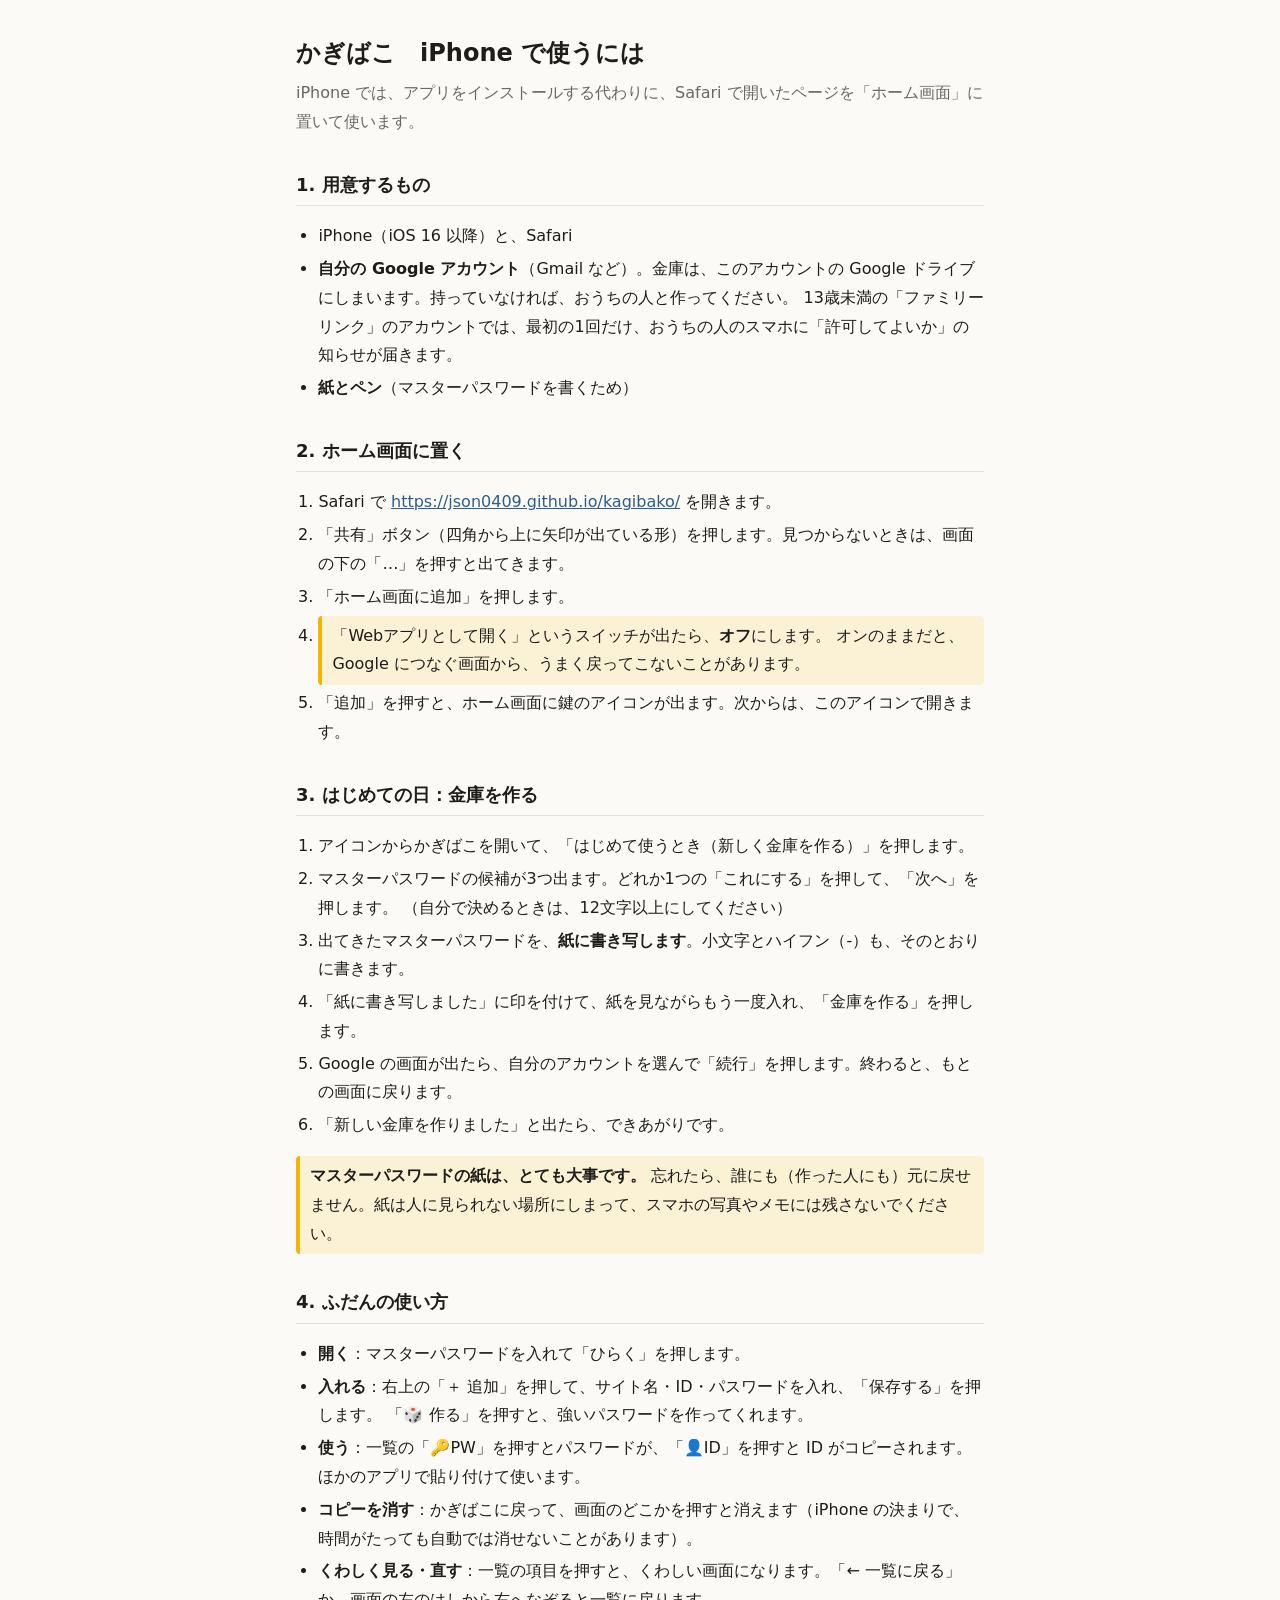
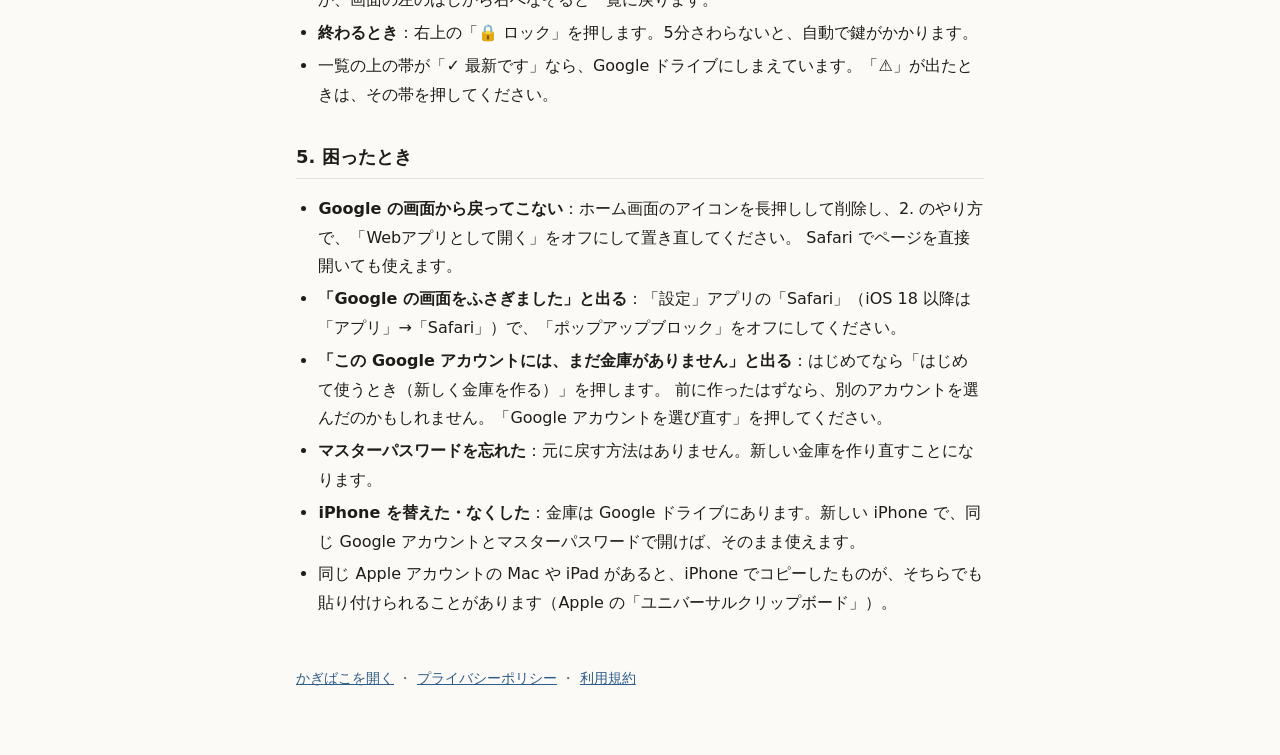
==== iphone.html @ bda1ff6d "公開 2026-11-12 16:03（iPhone 対応・改訂 R-26）" ====
<!doctype html>
<html lang="ja">
<head>
  <meta charset="utf-8">
  <meta http-equiv="Content-Security-Policy" content="default-src 'none'; script-src 'self'; style-src 'self'; img-src 'self'; base-uri 'none'; form-action 'none'">
  <meta name="viewport" content="width=device-width, initial-scale=1">
  <meta name="format-detection" content="telephone=no, date=no, address=no, email=no">
  <title>かぎばこ iPhone で使うには</title>
  <script src="guard.js"></script>
  <link rel="icon" type="image/png" sizes="32x32" href="icon-32.png">
  <link rel="icon" type="image/png" sizes="192x192" href="icon-192.png">
  <link rel="apple-touch-icon" href="apple-touch-icon.png">
  <link rel="stylesheet" href="page.css">
</head>
<body>
  <main>
    <h1>かぎばこ　iPhone で使うには</h1>
    <p class="sub">iPhone では、アプリをインストールする代わりに、Safari で開いたページを「ホーム画面」に置いて使います。</p>

    <h2>1. 用意するもの</h2>
    <ul>
      <li>iPhone（iOS 16 以降）と、Safari</li>
      <li><strong>自分の Google アカウント</strong>（Gmail など）。金庫は、このアカウントの Google ドライブにしまいます。持っていなければ、おうちの人と作ってください。
        13歳未満の「ファミリーリンク」のアカウントでは、最初の1回だけ、おうちの人のスマホに「許可してよいか」の知らせが届きます。</li>
      <li><strong>紙とペン</strong>（マスターパスワードを書くため）</li>
    </ul>

    <h2>2. ホーム画面に置く</h2>
    <ol>
      <li>Safari で <a href="./">https://json0409.github.io/kagibako/</a> を開きます。</li>
      <li>「共有」ボタン（四角から上に矢印が出ている形）を押します。見つからないときは、画面の下の「…」を押すと出てきます。</li>
      <li>「ホーム画面に追加」を押します。</li>
      <li class="important">「Webアプリとして開く」というスイッチが出たら、<strong>オフ</strong>にします。
        オンのままだと、Google につなぐ画面から、うまく戻ってこないことがあります。</li>
      <li>「追加」を押すと、ホーム画面に鍵のアイコンが出ます。次からは、このアイコンで開きます。</li>
    </ol>

    <h2>3. はじめての日：金庫を作る</h2>
    <ol>
      <li>アイコンからかぎばこを開いて、「はじめて使うとき（新しく金庫を作る）」を押します。</li>
      <li>マスターパスワードの候補が3つ出ます。どれか1つの「これにする」を押して、「次へ」を押します。
        （自分で決めるときは、12文字以上にしてください）</li>
      <li>出てきたマスターパスワードを、<strong>紙に書き写します</strong>。小文字とハイフン（-）も、そのとおりに書きます。</li>
      <li>「紙に書き写しました」に印を付けて、紙を見ながらもう一度入れ、「金庫を作る」を押します。</li>
      <li>Google の画面が出たら、自分のアカウントを選んで「続行」を押します。終わると、もとの画面に戻ります。</li>
      <li>「新しい金庫を作りました」と出たら、できあがりです。</li>
    </ol>
    <p class="important"><strong>マスターパスワードの紙は、とても大事です。</strong>
      忘れたら、誰にも（作った人にも）元に戻せません。紙は人に見られない場所にしまって、スマホの写真やメモには残さないでください。</p>

    <h2>4. ふだんの使い方</h2>
    <ul>
      <li><strong>開く</strong>：マスターパスワードを入れて「ひらく」を押します。</li>
      <li><strong>入れる</strong>：右上の「＋ 追加」を押して、サイト名・ID・パスワードを入れ、「保存する」を押します。
        「🎲 作る」を押すと、強いパスワードを作ってくれます。</li>
      <li><strong>使う</strong>：一覧の「🔑PW」を押すとパスワードが、「👤ID」を押すと ID がコピーされます。ほかのアプリで貼り付けて使います。</li>
      <li><strong>コピーを消す</strong>：かぎばこに戻って、画面のどこかを押すと消えます（iPhone の決まりで、時間がたっても自動では消せないことがあります）。</li>
      <li><strong>くわしく見る・直す</strong>：一覧の項目を押すと、くわしい画面になります。「← 一覧に戻る」か、画面の左のはしから右へなぞると一覧に戻ります。</li>
      <li><strong>終わるとき</strong>：右上の「🔒 ロック」を押します。5分さわらないと、自動で鍵がかかります。</li>
      <li>一覧の上の帯が「✓ 最新です」なら、Google ドライブにしまえています。「⚠」が出たときは、その帯を押してください。</li>
    </ul>

    <h2>5. 困ったとき</h2>
    <ul>
      <li><strong>Google の画面から戻ってこない</strong>：ホーム画面のアイコンを長押しして削除し、2. のやり方で、「Webアプリとして開く」をオフにして置き直してください。
        Safari でページを直接開いても使えます。</li>
      <li><strong>「Google の画面をふさぎました」と出る</strong>：「設定」アプリの「Safari」（iOS 18 以降は「アプリ」→「Safari」）で、「ポップアップブロック」をオフにしてください。</li>
      <li><strong>「この Google アカウントには、まだ金庫がありません」と出る</strong>：はじめてなら「はじめて使うとき（新しく金庫を作る）」を押します。
        前に作ったはずなら、別のアカウントを選んだのかもしれません。「Google アカウントを選び直す」を押してください。</li>
      <li><strong>マスターパスワードを忘れた</strong>：元に戻す方法はありません。新しい金庫を作り直すことになります。</li>
      <li><strong>iPhone を替えた・なくした</strong>：金庫は Google ドライブにあります。新しい iPhone で、同じ Google アカウントとマスターパスワードで開けば、そのまま使えます。</li>
      <li>同じ Apple アカウントの Mac や iPad があると、iPhone でコピーしたものが、そちらでも貼り付けられることがあります（Apple の「ユニバーサルクリップボード」）。</li>
    </ul>

    <footer><a href="./">かぎばこを開く</a> ・ <a href="privacy.html">プライバシーポリシー</a> ・ <a href="terms.html">利用規約</a></footer>
  </main>
</body>
</html>
---- page.css ----
/* かぎばこ — 説明のページ（トップ・プライバシーポリシー・利用規約）の見た目 */
:root {
  color-scheme: light dark;
  --bg: #fbfaf7;
  --fg: #1f1d1a;
  --muted: #6b6760;
  --line: #e4e0d8;
  --accent: #2f5d8a;
}
@media (prefers-color-scheme: dark) {
  :root {
    --bg: #171614;
    --fg: #ece9e3;
    --muted: #a39e95;
    --line: #34312c;
    --accent: #8cb6e0;
  }
}
* { box-sizing: border-box; }
body {
  margin: 0;
  background: var(--bg);
  color: var(--fg);
  font: 16px/1.8 system-ui, -apple-system, "Segoe UI", "Hiragino Sans", "Yu Gothic UI", "Meiryo", sans-serif;
}
main { max-width: 720px; margin: 0 auto; padding: 32px 16px 64px; }
h1 { font-size: 24px; margin: 0 0 4px; }
h2 { font-size: 18px; margin: 32px 0 8px; padding-bottom: 4px; border-bottom: 1px solid var(--line); }
.sub { color: var(--muted); margin: 0 0 24px; }
a { color: var(--accent); }
ul, ol { padding-left: 1.4em; }
li { margin: 4px 0; }
/* 説明のページの「ここは大事」（iphone.html） */
.important { background: rgba(245, 180, 0, .14); border-left: 4px solid #f5b400; padding: 6px 10px; border-radius: 4px; }
code { font-size: 0.92em; }
footer { margin-top: 48px; color: var(--muted); font-size: 14px; }
button {
  font: inherit;
  padding: 10px 18px;
  border-radius: 8px;
  border: 0;
  background: var(--accent);
  color: #fff;
  cursor: pointer;
}
button:disabled { opacity: .6; cursor: default; }
input[type=text] { font: inherit; padding: 6px 8px; max-width: 100%; }
.verdict { font-weight: 700; min-height: 1.6em; }
.verdict.ok, .log .ok { color: #1b7f3a; }
.verdict.ng, .log .ng { color: #c62828; }
@media (prefers-color-scheme: dark) {
  .verdict.ok, .log .ok { color: #5cc27e; }
  .verdict.ng, .log .ng { color: #ff7a72; }
}
.log { font-size: 14px; padding-left: 1.2em; }
.log li { margin: 2px 0; word-break: break-all; }
.en { color: var(--muted); font-size: 14px; }
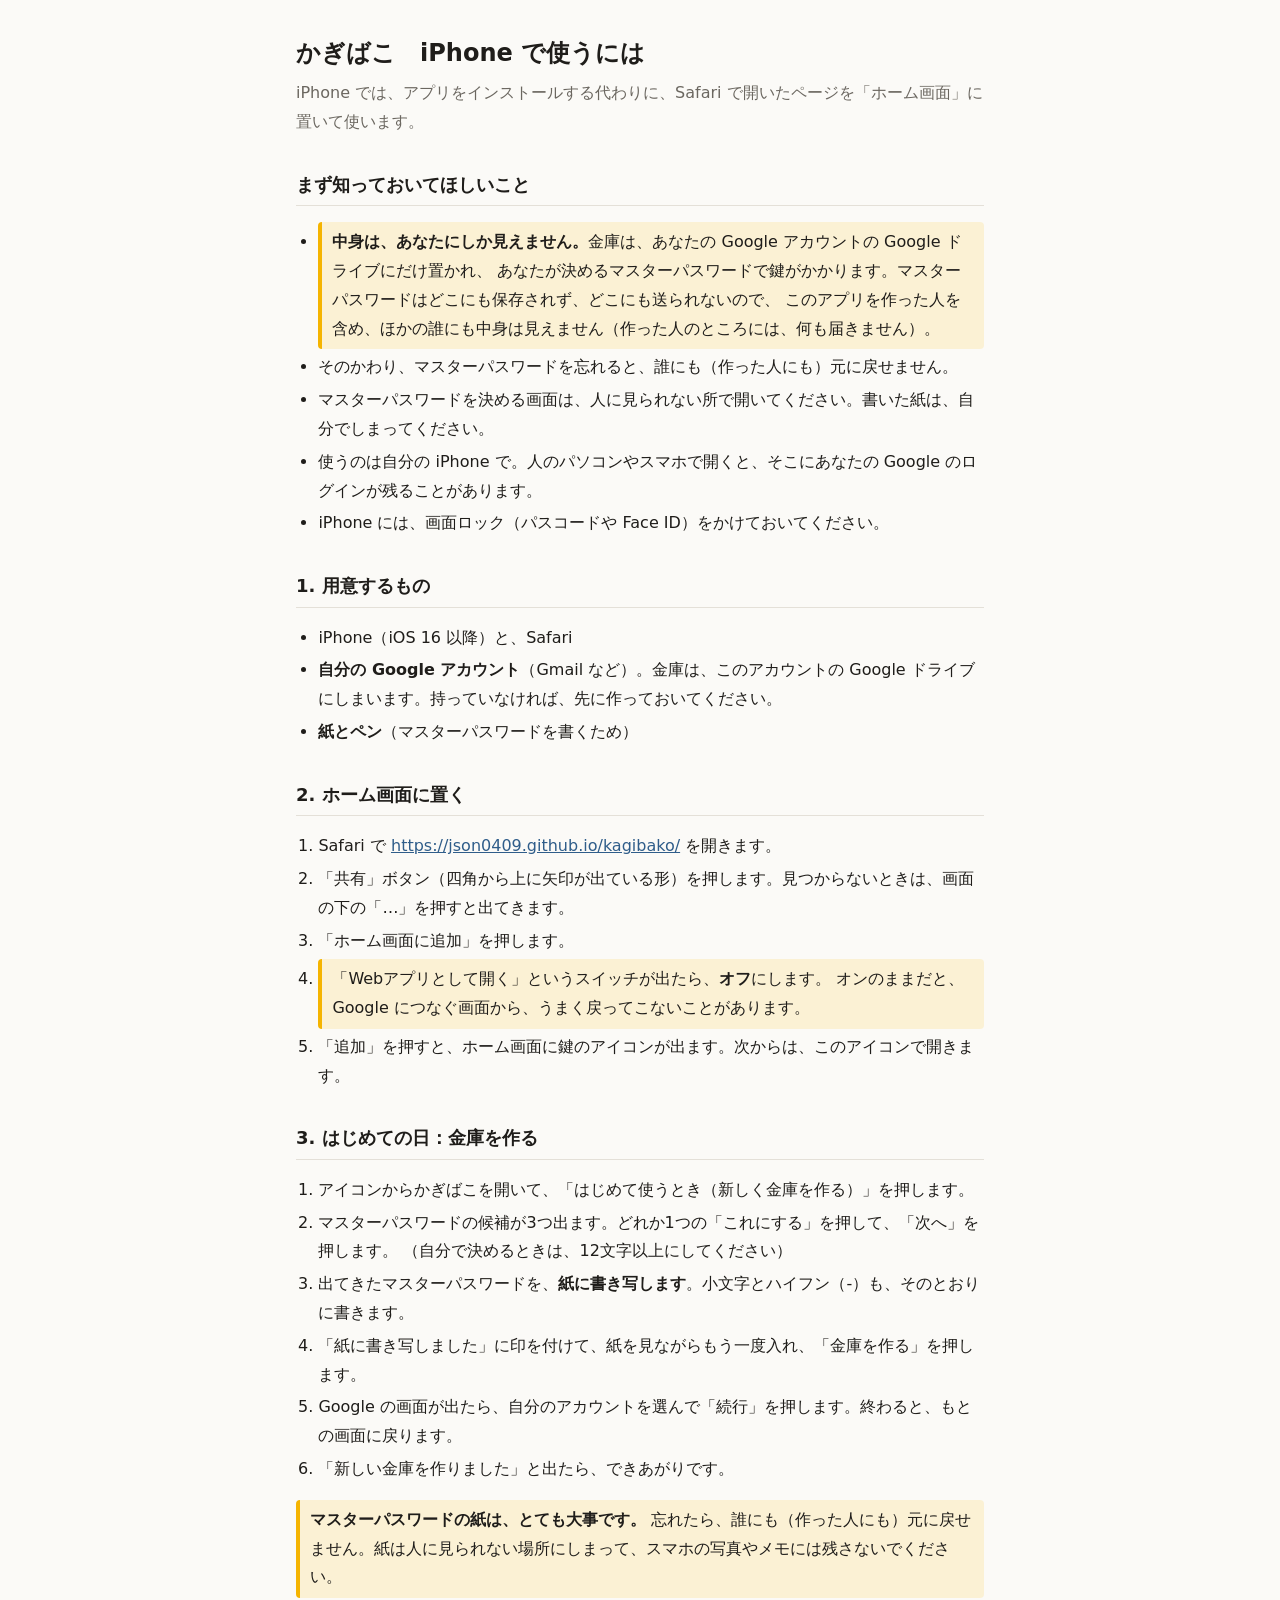
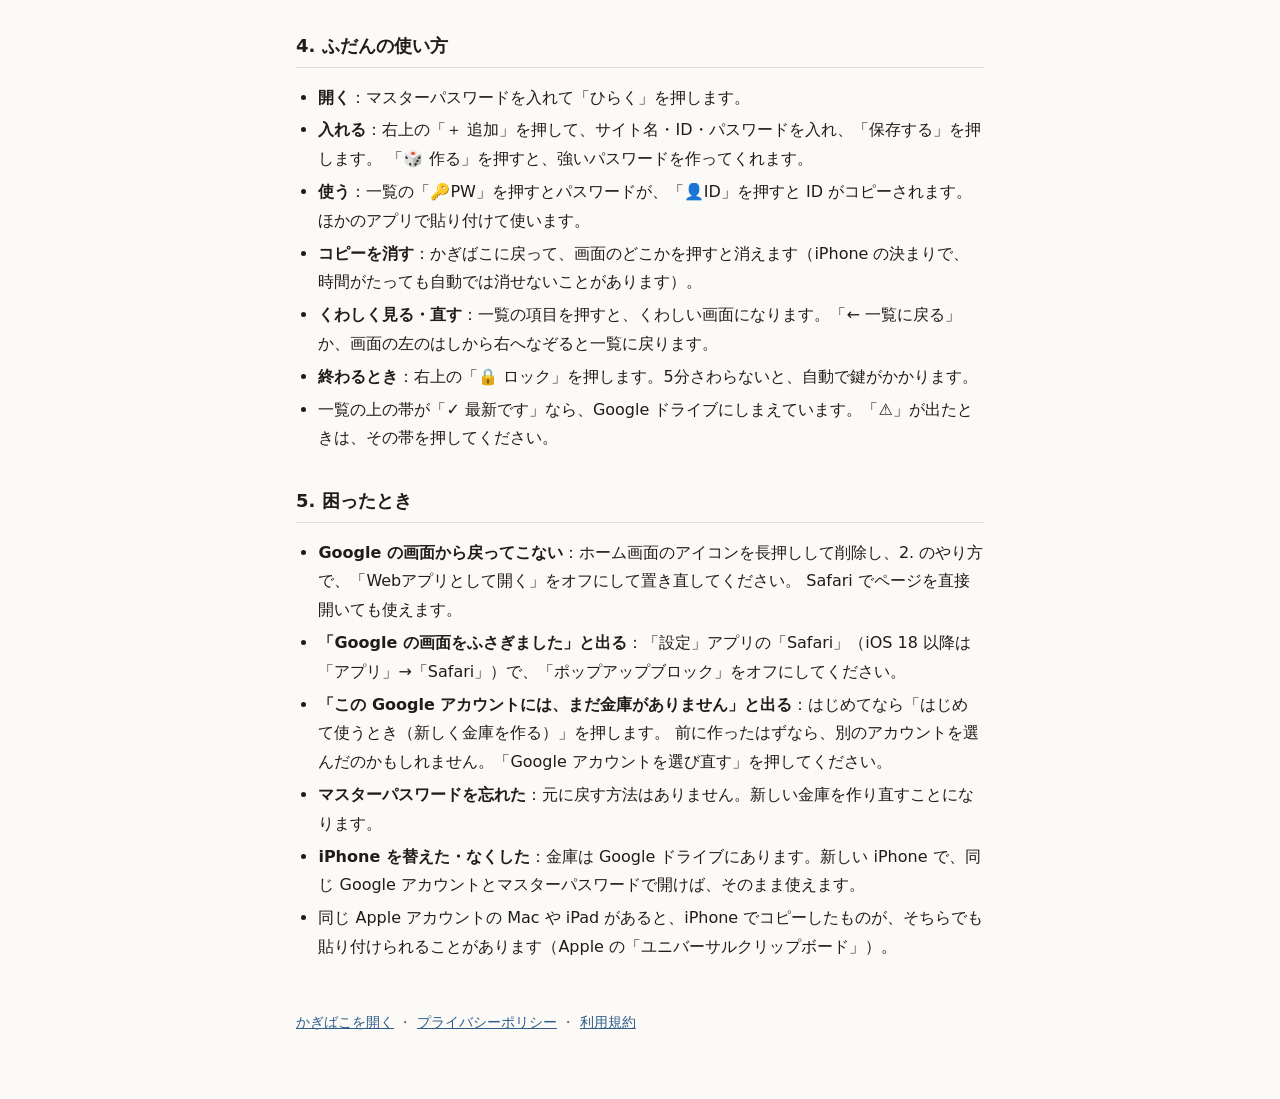
==== commit 272307a6: "公開 2026-11-12 16:13（案内のページを大人向けに・中身はあなたにしか見えない）" ====
--- a/iphone.html
+++ b/iphone.html
@@ -17,11 +17,21 @@
     <h1>かぎばこ　iPhone で使うには</h1>
     <p class="sub">iPhone では、アプリをインストールする代わりに、Safari で開いたページを「ホーム画面」に置いて使います。</p>
 
+    <h2>まず知っておいてほしいこと</h2>
+    <ul>
+      <li class="important"><strong>中身は、あなたにしか見えません。</strong>金庫は、あなたの Google アカウントの Google ドライブにだけ置かれ、
+        あなたが決めるマスターパスワードで鍵がかかります。マスターパスワードはどこにも保存されず、どこにも送られないので、
+        このアプリを作った人を含め、ほかの誰にも中身は見えません（作った人のところには、何も届きません）。</li>
+      <li>そのかわり、マスターパスワードを忘れると、誰にも（作った人にも）元に戻せません。</li>
+      <li>マスターパスワードを決める画面は、人に見られない所で開いてください。書いた紙は、自分でしまってください。</li>
+      <li>使うのは自分の iPhone で。人のパソコンやスマホで開くと、そこにあなたの Google のログインが残ることがあります。</li>
+      <li>iPhone には、画面ロック（パスコードや Face ID）をかけておいてください。</li>
+    </ul>
+
     <h2>1. 用意するもの</h2>
     <ul>
       <li>iPhone（iOS 16 以降）と、Safari</li>
-      <li><strong>自分の Google アカウント</strong>（Gmail など）。金庫は、このアカウントの Google ドライブにしまいます。持っていなければ、おうちの人と作ってください。
-        13歳未満の「ファミリーリンク」のアカウントでは、最初の1回だけ、おうちの人のスマホに「許可してよいか」の知らせが届きます。</li>
+      <li><strong>自分の Google アカウント</strong>（Gmail など）。金庫は、このアカウントの Google ドライブにしまいます。持っていなければ、先に作っておいてください。</li>
       <li><strong>紙とペン</strong>（マスターパスワードを書くため）</li>
     </ul>
 
